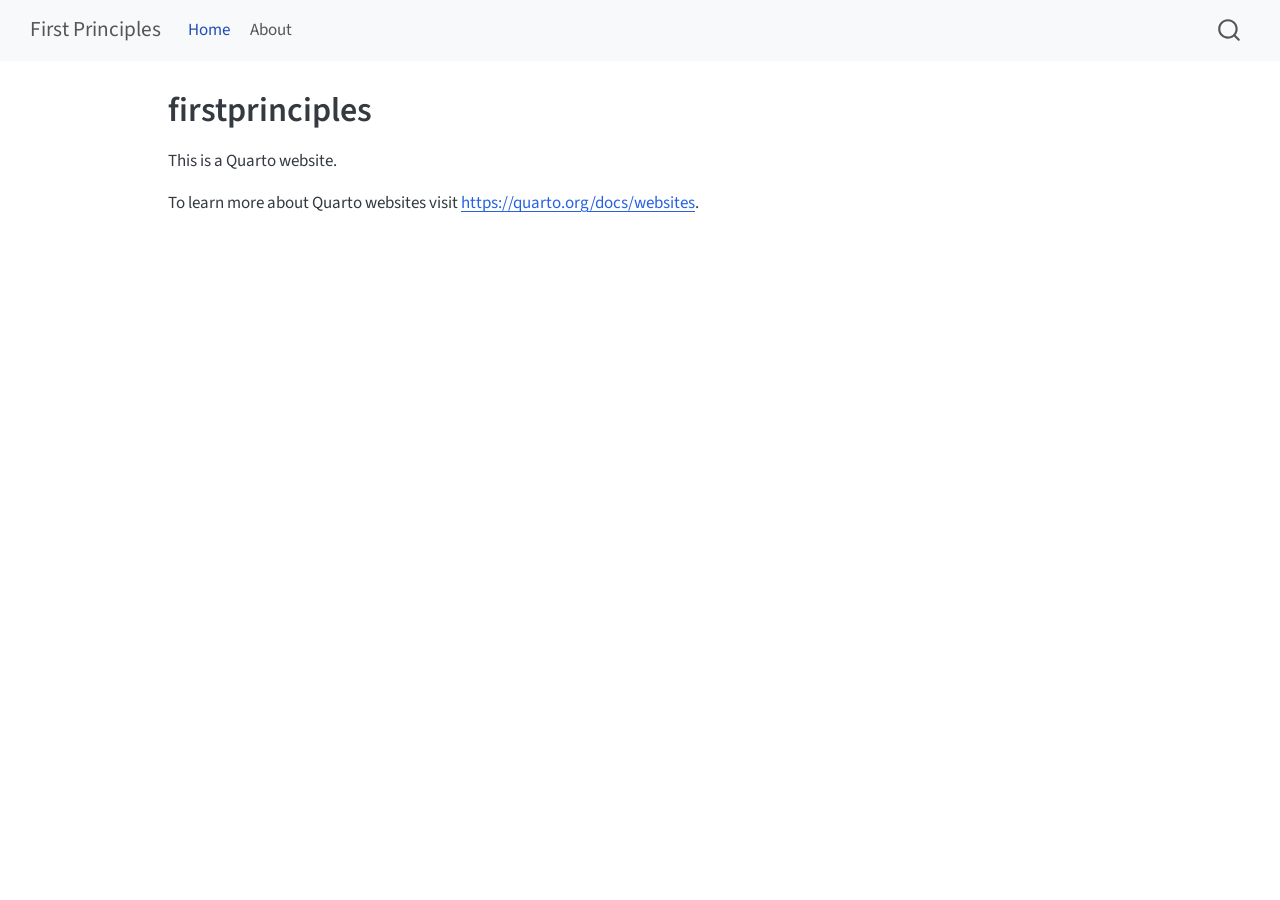
==== index.html @ dfc140f0 "Built site for gh-pages" ====
<!DOCTYPE html>
<html xmlns="http://www.w3.org/1999/xhtml" lang="en" xml:lang="en"><head>

<meta charset="utf-8">
<meta name="generator" content="quarto-1.9.37">

<meta name="viewport" content="width=device-width, initial-scale=1.0, user-scalable=yes">


<title>firstprinciples – First Principles</title>
<style>
/* Default styles provided by pandoc.
** See https://pandoc.org/MANUAL.html#variables-for-html for config info.
*/
code{white-space: pre-wrap;}
span.smallcaps{font-variant: small-caps;}
div.columns{display: flex; gap: min(4vw, 1.5em);}
div.column{flex: auto; overflow-x: auto;}
div.hanging-indent{margin-left: 1.5em; text-indent: -1.5em;}
ul.task-list{list-style: none;}
ul.task-list li input[type="checkbox"] {
  width: 0.8em;
  margin: 0 0.8em 0.2em -1em; /* quarto-specific, see https://github.com/quarto-dev/quarto-cli/issues/4556 */ 
  vertical-align: middle;
}
</style>


<script src="site_libs/quarto-nav/quarto-nav.js"></script>
<script src="site_libs/quarto-nav/headroom.min.js"></script>
<script src="site_libs/clipboard/clipboard.min.js"></script>
<script src="site_libs/quarto-search/autocomplete.umd.js"></script>
<script src="site_libs/quarto-search/fuse.min.js"></script>
<script src="site_libs/quarto-search/quarto-search.js"></script>
<meta name="quarto:offset" content="./">
<script src="site_libs/quarto-html/quarto.js" type="module"></script>
<script src="site_libs/quarto-html/tabsets/tabsets.js" type="module"></script>
<script src="site_libs/quarto-html/popper.min.js"></script>
<script src="site_libs/quarto-html/tippy.umd.min.js"></script>
<script src="site_libs/quarto-html/anchor.min.js"></script>
<link href="site_libs/quarto-html/tippy.css" rel="stylesheet">
<link href="site_libs/quarto-html/quarto-syntax-highlighting-7f8f88aac4f3542376d5c11b86a4c14d.css" rel="stylesheet" id="quarto-text-highlighting-styles">
<script src="site_libs/bootstrap/bootstrap.min.js"></script>
<link href="site_libs/bootstrap/bootstrap-icons.css" rel="stylesheet">
<link href="site_libs/bootstrap/bootstrap-158031087360bce0ff56dc785ce39e06.min.css" rel="stylesheet" append-hash="true" id="quarto-bootstrap" data-mode="light">
<script id="quarto-search-options" type="application/json">{
  "location": "navbar",
  "copy-button": false,
  "collapse-after": 3,
  "panel-placement": "end",
  "type": "overlay",
  "limit": 50,
  "keyboard-shortcut": [
    "f",
    "/",
    "s"
  ],
  "show-item-context": false,
  "language": {
    "search-no-results-text": "No results",
    "search-matching-documents-text": "matching documents",
    "search-copy-link-title": "Copy link to search",
    "search-hide-matches-text": "Hide additional matches",
    "search-more-match-text": "more match in this document",
    "search-more-matches-text": "more matches in this document",
    "search-clear-button-title": "Clear",
    "search-text-placeholder": "",
    "search-detached-cancel-button-title": "Cancel",
    "search-submit-button-title": "Submit",
    "search-label": "Search"
  }
}</script>


<link rel="stylesheet" href="styles.css">
</head>

<body class="nav-fixed quarto-light">

<div id="quarto-search-results"></div>
  <header id="quarto-header" class="headroom fixed-top">
    <nav class="navbar navbar-expand-lg " data-bs-theme="dark">
      <div class="navbar-container container-fluid">
      <div class="navbar-brand-container mx-auto">
    <a class="navbar-brand" href="./index.html">
    <span class="navbar-title">First Principles</span>
    </a>
  </div>
            <div id="quarto-search" class="" title="Search"></div>
          <button class="navbar-toggler" type="button" data-bs-toggle="collapse" data-bs-target="#navbarCollapse" aria-controls="navbarCollapse" role="menu" aria-expanded="false" aria-label="Toggle navigation" onclick="if (window.quartoToggleHeadroom) { window.quartoToggleHeadroom(); }">
  <span class="navbar-toggler-icon"></span>
</button>
          <div class="collapse navbar-collapse" id="navbarCollapse">
            <ul class="navbar-nav navbar-nav-scroll me-auto">
  <li class="nav-item">
    <a class="nav-link active" href="./index.html" aria-current="page"> 
<span class="menu-text">Home</span></a>
  </li>  
  <li class="nav-item">
    <a class="nav-link" href="./about.html"> 
<span class="menu-text">About</span></a>
  </li>  
</ul>
          </div> <!-- /navcollapse -->
            <div class="quarto-navbar-tools">
</div>
      </div> <!-- /container-fluid -->
    </nav>
</header>
<!-- content -->
<div id="quarto-content" class="quarto-container page-columns page-rows-contents page-layout-article page-navbar">
<!-- sidebar -->
<!-- margin-sidebar -->
    <div id="quarto-margin-sidebar" class="sidebar margin-sidebar zindex-bottom">
        
    </div>
<!-- main -->
<main class="content" id="quarto-document-content">

<header id="title-block-header" class="quarto-title-block default">
<div class="quarto-title">
<h1 class="title">firstprinciples</h1>
</div>



<div class="quarto-title-meta">

    
  
    
  </div>
  


</header>


<p>This is a Quarto website.</p>
<p>To learn more about Quarto websites visit <a href="https://quarto.org/docs/websites" class="uri">https://quarto.org/docs/websites</a>.</p>



</main> <!-- /main -->
<script id="quarto-html-after-body" type="application/javascript">
  window.document.addEventListener("DOMContentLoaded", function (event) {
    const icon = "";
    const anchorJS = new window.AnchorJS();
    anchorJS.options = {
      placement: 'right',
      icon: icon
    };
    anchorJS.add('.anchored');
    const isCodeAnnotation = (el) => {
      for (const clz of el.classList) {
        if (clz.startsWith('code-annotation-')) {                     
          return true;
        }
      }
      return false;
    }
    const onCopySuccess = function(e) {
      // button target
      const button = e.trigger;
      // don't keep focus
      button.blur();
      // flash "checked"
      button.classList.add('code-copy-button-checked');
      var currentTitle = button.getAttribute("title");
      button.setAttribute("title", "Copied!");
      let tooltip;
      if (window.bootstrap) {
        button.setAttribute("data-bs-toggle", "tooltip");
        button.setAttribute("data-bs-placement", "left");
        button.setAttribute("data-bs-title", "Copied!");
        tooltip = new bootstrap.Tooltip(button, 
          { trigger: "manual", 
            customClass: "code-copy-button-tooltip",
            offset: [0, -8]});
        tooltip.show();    
      }
      setTimeout(function() {
        if (tooltip) {
          tooltip.hide();
          button.removeAttribute("data-bs-title");
          button.removeAttribute("data-bs-toggle");
          button.removeAttribute("data-bs-placement");
        }
        button.setAttribute("title", currentTitle);
        button.classList.remove('code-copy-button-checked');
      }, 1000);
      // clear code selection
      e.clearSelection();
    }
    const getTextToCopy = function(trigger) {
      const outerScaffold = trigger.parentElement.cloneNode(true);
      const codeEl = outerScaffold.querySelector('code');
      for (const childEl of codeEl.children) {
        if (isCodeAnnotation(childEl)) {
          childEl.remove();
        }
      }
      return codeEl.innerText;
    }
    const clipboard = new window.ClipboardJS('.code-copy-button:not([data-in-quarto-modal])', {
      text: getTextToCopy
    });
    clipboard.on('success', onCopySuccess);
    if (window.document.getElementById('quarto-embedded-source-code-modal')) {
      const clipboardModal = new window.ClipboardJS('.code-copy-button[data-in-quarto-modal]', {
        text: getTextToCopy,
        container: window.document.getElementById('quarto-embedded-source-code-modal')
      });
      clipboardModal.on('success', onCopySuccess);
    }
      var localhostRegex = new RegExp(/^(?:http|https):\/\/localhost\:?[0-9]*\//);
      var mailtoRegex = new RegExp(/^mailto:/);
        var filterRegex = new RegExp('/' + window.location.host + '/');
      var isInternal = (href) => {
          return filterRegex.test(href) || localhostRegex.test(href) || mailtoRegex.test(href);
      }
      // Inspect non-navigation links and adorn them if external
     var links = window.document.querySelectorAll('a[href]:not(.nav-link):not(.navbar-brand):not(.toc-action):not(.sidebar-link):not(.sidebar-item-toggle):not(.pagination-link):not(.no-external):not([aria-hidden]):not(.dropdown-item):not(.quarto-navigation-tool):not(.about-link)');
      for (var i=0; i<links.length; i++) {
        const link = links[i];
        if (!isInternal(link.href)) {
          // undo the damage that might have been done by quarto-nav.js in the case of
          // links that we want to consider external
          if (link.dataset.originalHref !== undefined) {
            link.href = link.dataset.originalHref;
          }
        }
      }
    function tippyHover(el, contentFn, onTriggerFn, onUntriggerFn) {
      const config = {
        allowHTML: true,
        maxWidth: 500,
        delay: 100,
        arrow: false,
        appendTo: function(el) {
            return el.parentElement;
        },
        interactive: true,
        interactiveBorder: 10,
        theme: 'quarto',
        placement: 'bottom-start',
      };
      if (contentFn) {
        config.content = contentFn;
      }
      if (onTriggerFn) {
        config.onTrigger = onTriggerFn;
      }
      if (onUntriggerFn) {
        config.onUntrigger = onUntriggerFn;
      }
      window.tippy(el, config); 
    }
    const noterefs = window.document.querySelectorAll('a[role="doc-noteref"]');
    for (var i=0; i<noterefs.length; i++) {
      const ref = noterefs[i];
      tippyHover(ref, function() {
        // use id or data attribute instead here
        let href = ref.getAttribute('data-footnote-href') || ref.getAttribute('href');
        try { href = new URL(href).hash; } catch {}
        const id = href.replace(/^#\/?/, "");
        const note = window.document.getElementById(id);
        if (note) {
          return note.innerHTML;
        } else {
          return "";
        }
      });
    }
    const xrefs = window.document.querySelectorAll('a.quarto-xref');
    const processXRef = (id, note) => {
      // Strip column container classes
      const stripColumnClz = (el) => {
        el.classList.remove("page-full", "page-columns");
        if (el.children) {
          for (const child of el.children) {
            stripColumnClz(child);
          }
        }
      }
      stripColumnClz(note)
      if (id === null || id.startsWith('sec-')) {
        // Special case sections, only their first couple elements
        const container = document.createElement("div");
        if (note.children && note.children.length > 2) {
          container.appendChild(note.children[0].cloneNode(true));
          for (let i = 1; i < note.children.length; i++) {
            const child = note.children[i];
            if (child.tagName === "P" && child.innerText === "") {
              continue;
            } else {
              container.appendChild(child.cloneNode(true));
              break;
            }
          }
          if (window.Quarto?.typesetMath) {
            window.Quarto.typesetMath(container);
          }
          return container.innerHTML
        } else {
          if (window.Quarto?.typesetMath) {
            window.Quarto.typesetMath(note);
          }
          return note.innerHTML;
        }
      } else {
        // Remove any anchor links if they are present
        const anchorLink = note.querySelector('a.anchorjs-link');
        if (anchorLink) {
          anchorLink.remove();
        }
        if (window.Quarto?.typesetMath) {
          window.Quarto.typesetMath(note);
        }
        if (note.classList.contains("callout")) {
          return note.outerHTML;
        } else {
          return note.innerHTML;
        }
      }
    }
    for (var i=0; i<xrefs.length; i++) {
      const xref = xrefs[i];
      tippyHover(xref, undefined, function(instance) {
        instance.disable();
        let url = xref.getAttribute('href');
        let hash = undefined; 
        if (url.startsWith('#')) {
          hash = url;
        } else {
          try { hash = new URL(url).hash; } catch {}
        }
        if (hash) {
          const id = hash.replace(/^#\/?/, "");
          const note = window.document.getElementById(id);
          if (note !== null) {
            try {
              const html = processXRef(id, note.cloneNode(true));
              instance.setContent(html);
            } finally {
              instance.enable();
              instance.show();
            }
          } else {
            // See if we can fetch this
            fetch(url.split('#')[0])
            .then(res => res.text())
            .then(html => {
              const parser = new DOMParser();
              const htmlDoc = parser.parseFromString(html, "text/html");
              const note = htmlDoc.getElementById(id);
              if (note !== null) {
                const html = processXRef(id, note);
                instance.setContent(html);
              } 
            }).finally(() => {
              instance.enable();
              instance.show();
            });
          }
        } else {
          // See if we can fetch a full url (with no hash to target)
          // This is a special case and we should probably do some content thinning / targeting
          fetch(url)
          .then(res => res.text())
          .then(html => {
            const parser = new DOMParser();
            const htmlDoc = parser.parseFromString(html, "text/html");
            const note = htmlDoc.querySelector('main.content');
            if (note !== null) {
              // This should only happen for chapter cross references
              // (since there is no id in the URL)
              // remove the first header
              if (note.children.length > 0 && note.children[0].tagName === "HEADER") {
                note.children[0].remove();
              }
              const html = processXRef(null, note);
              instance.setContent(html);
            } 
          }).finally(() => {
            instance.enable();
            instance.show();
          });
        }
      }, function(instance) {
      });
    }
        let selectedAnnoteEl;
        const selectorForAnnotation = ( cell, annotation) => {
          let cellAttr = 'data-code-cell="' + cell + '"';
          let lineAttr = 'data-code-annotation="' +  annotation + '"';
          const selector = 'span[' + cellAttr + '][' + lineAttr + ']';
          return selector;
        }
        const selectCodeLines = (annoteEl) => {
          const doc = window.document;
          const targetCell = annoteEl.getAttribute("data-target-cell");
          const targetAnnotation = annoteEl.getAttribute("data-target-annotation");
          const annoteSpan = window.document.querySelector(selectorForAnnotation(targetCell, targetAnnotation));
          const lines = annoteSpan.getAttribute("data-code-lines").split(",");
          const lineIds = lines.map((line) => {
            return targetCell + "-" + line;
          })
          let top = null;
          let height = null;
          let parent = null;
          if (lineIds.length > 0) {
              //compute the position of the single el (top and bottom and make a div)
              const el = window.document.getElementById(lineIds[0]);
              top = el.offsetTop;
              height = el.offsetHeight;
              parent = el.parentElement.parentElement;
            if (lineIds.length > 1) {
              const lastEl = window.document.getElementById(lineIds[lineIds.length - 1]);
              const bottom = lastEl.offsetTop + lastEl.offsetHeight;
              height = bottom - top;
            }
            if (top !== null && height !== null && parent !== null) {
              // cook up a div (if necessary) and position it 
              let div = window.document.getElementById("code-annotation-line-highlight");
              if (div === null) {
                div = window.document.createElement("div");
                div.setAttribute("id", "code-annotation-line-highlight");
                div.style.position = 'absolute';
                parent.appendChild(div);
              }
              div.style.top = top - 2 + "px";
              div.style.height = height + 4 + "px";
              div.style.left = 0;
              let gutterDiv = window.document.getElementById("code-annotation-line-highlight-gutter");
              if (gutterDiv === null) {
                gutterDiv = window.document.createElement("div");
                gutterDiv.setAttribute("id", "code-annotation-line-highlight-gutter");
                gutterDiv.style.position = 'absolute';
                const codeCell = window.document.getElementById(targetCell);
                const gutter = codeCell.querySelector('.code-annotation-gutter');
                gutter.appendChild(gutterDiv);
              }
              gutterDiv.style.top = top - 2 + "px";
              gutterDiv.style.height = height + 4 + "px";
            }
            selectedAnnoteEl = annoteEl;
          }
        };
        const unselectCodeLines = () => {
          const elementsIds = ["code-annotation-line-highlight", "code-annotation-line-highlight-gutter"];
          elementsIds.forEach((elId) => {
            const div = window.document.getElementById(elId);
            if (div) {
              div.remove();
            }
          });
          selectedAnnoteEl = undefined;
        };
          // Handle positioning of the toggle
      window.addEventListener(
        "resize",
        throttle(() => {
          elRect = undefined;
          if (selectedAnnoteEl) {
            selectCodeLines(selectedAnnoteEl);
          }
        }, 10)
      );
      function throttle(fn, ms) {
      let throttle = false;
      let timer;
        return (...args) => {
          if(!throttle) { // first call gets through
              fn.apply(this, args);
              throttle = true;
          } else { // all the others get throttled
              if(timer) clearTimeout(timer); // cancel #2
              timer = setTimeout(() => {
                fn.apply(this, args);
                timer = throttle = false;
              }, ms);
          }
        };
      }
        // Attach click handler to the DT
        const annoteDls = window.document.querySelectorAll('dt[data-target-cell]');
        for (const annoteDlNode of annoteDls) {
          annoteDlNode.addEventListener('click', (event) => {
            const clickedEl = event.target;
            if (clickedEl !== selectedAnnoteEl) {
              unselectCodeLines();
              const activeEl = window.document.querySelector('dt[data-target-cell].code-annotation-active');
              if (activeEl) {
                activeEl.classList.remove('code-annotation-active');
              }
              selectCodeLines(clickedEl);
              clickedEl.classList.add('code-annotation-active');
            } else {
              // Unselect the line
              unselectCodeLines();
              clickedEl.classList.remove('code-annotation-active');
            }
          });
        }
    const findCites = (el) => {
      const parentEl = el.parentElement;
      if (parentEl) {
        const cites = parentEl.dataset.cites;
        if (cites) {
          return {
            el,
            cites: cites.split(' ')
          };
        } else {
          return findCites(el.parentElement)
        }
      } else {
        return undefined;
      }
    };
    var bibliorefs = window.document.querySelectorAll('a[role="doc-biblioref"]');
    for (var i=0; i<bibliorefs.length; i++) {
      const ref = bibliorefs[i];
      const citeInfo = findCites(ref);
      if (citeInfo) {
        tippyHover(citeInfo.el, function() {
          var popup = window.document.createElement('div');
          citeInfo.cites.forEach(function(cite) {
            var citeDiv = window.document.createElement('div');
            citeDiv.classList.add('hanging-indent');
            citeDiv.classList.add('csl-entry');
            var biblioDiv = window.document.getElementById('ref-' + cite);
            if (biblioDiv) {
              citeDiv.innerHTML = biblioDiv.innerHTML;
            }
            popup.appendChild(citeDiv);
          });
          return popup.innerHTML;
        });
      }
    }
  });
  </script>
</div> <!-- /content -->




</body></html>
---- site_libs/quarto-html/tippy.css ----
.tippy-box[data-animation=fade][data-state=hidden]{opacity:0}[data-tippy-root]{max-width:calc(100vw - 10px)}.tippy-box{position:relative;background-color:#333;color:#fff;border-radius:4px;font-size:14px;line-height:1.4;white-space:normal;outline:0;transition-property:transform,visibility,opacity}.tippy-box[data-placement^=top]>.tippy-arrow{bottom:0}.tippy-box[data-placement^=top]>.tippy-arrow:before{bottom:-7px;left:0;border-width:8px 8px 0;border-top-color:initial;transform-origin:center top}.tippy-box[data-placement^=bottom]>.tippy-arrow{top:0}.tippy-box[data-placement^=bottom]>.tippy-arrow:before{top:-7px;left:0;border-width:0 8px 8px;border-bottom-color:initial;transform-origin:center bottom}.tippy-box[data-placement^=left]>.tippy-arrow{right:0}.tippy-box[data-placement^=left]>.tippy-arrow:before{border-width:8px 0 8px 8px;border-left-color:initial;right:-7px;transform-origin:center left}.tippy-box[data-placement^=right]>.tippy-arrow{left:0}.tippy-box[data-placement^=right]>.tippy-arrow:before{left:-7px;border-width:8px 8px 8px 0;border-right-color:initial;transform-origin:center right}.tippy-box[data-inertia][data-state=visible]{transition-timing-function:cubic-bezier(.54,1.5,.38,1.11)}.tippy-arrow{width:16px;height:16px;color:#333}.tippy-arrow:before{content:"";position:absolute;border-color:transparent;border-style:solid}.tippy-content{position:relative;padding:5px 9px;z-index:1}
---- site_libs/quarto-html/quarto-syntax-highlighting-7f8f88aac4f3542376d5c11b86a4c14d.css ----
/* quarto syntax highlight colors */
:root {
  --quarto-hl-ot-color: #003B4F;
  --quarto-hl-at-color: #657422;
  --quarto-hl-ss-color: #20794D;
  --quarto-hl-an-color: #5E5E5E;
  --quarto-hl-fu-color: #4758AB;
  --quarto-hl-st-color: #20794D;
  --quarto-hl-cf-color: #003B4F;
  --quarto-hl-op-color: #5E5E5E;
  --quarto-hl-er-color: #AD0000;
  --quarto-hl-bn-color: #AD0000;
  --quarto-hl-al-color: #AD0000;
  --quarto-hl-va-color: #111111;
  --quarto-hl-bu-color: inherit;
  --quarto-hl-ex-color: inherit;
  --quarto-hl-pp-color: #AD0000;
  --quarto-hl-in-color: #5E5E5E;
  --quarto-hl-vs-color: #20794D;
  --quarto-hl-wa-color: #5E5E5E;
  --quarto-hl-do-color: #5E5E5E;
  --quarto-hl-im-color: #00769E;
  --quarto-hl-ch-color: #20794D;
  --quarto-hl-dt-color: #AD0000;
  --quarto-hl-fl-color: #AD0000;
  --quarto-hl-co-color: #5E5E5E;
  --quarto-hl-cv-color: #5E5E5E;
  --quarto-hl-cn-color: #8f5902;
  --quarto-hl-sc-color: #5E5E5E;
  --quarto-hl-dv-color: #AD0000;
  --quarto-hl-kw-color: #003B4F;
}

/* other quarto variables */
:root {
  --quarto-font-monospace: SFMono-Regular, Menlo, Monaco, Consolas, "Liberation Mono", "Courier New", monospace;
}

/* syntax highlight based on Pandoc's rules */
pre > code.sourceCode > span {
  color: #003B4F;
}

code.sourceCode > span {
  color: #003B4F;
}

div.sourceCode,
div.sourceCode pre.sourceCode {
  color: #003B4F;
}

/* Normal */
code span {
  color: #003B4F;
}

/* Alert */
code span.al {
  color: #AD0000;
  font-style: inherit;
}

/* Annotation */
code span.an {
  color: #5E5E5E;
  font-style: inherit;
}

/* Attribute */
code span.at {
  color: #657422;
  font-style: inherit;
}

/* BaseN */
code span.bn {
  color: #AD0000;
  font-style: inherit;
}

/* BuiltIn */
code span.bu {
  font-style: inherit;
}

/* ControlFlow */
code span.cf {
  color: #003B4F;
  font-weight: bold;
  font-style: inherit;
}

/* Char */
code span.ch {
  color: #20794D;
  font-style: inherit;
}

/* Constant */
code span.cn {
  color: #8f5902;
  font-style: inherit;
}

/* Comment */
code span.co {
  color: #5E5E5E;
  font-style: inherit;
}

/* CommentVar */
code span.cv {
  color: #5E5E5E;
  font-style: italic;
}

/* Documentation */
code span.do {
  color: #5E5E5E;
  font-style: italic;
}

/* DataType */
code span.dt {
  color: #AD0000;
  font-style: inherit;
}

/* DecVal */
code span.dv {
  color: #AD0000;
  font-style: inherit;
}

/* Error */
code span.er {
  color: #AD0000;
  font-style: inherit;
}

/* Extension */
code span.ex {
  font-style: inherit;
}

/* Float */
code span.fl {
  color: #AD0000;
  font-style: inherit;
}

/* Function */
code span.fu {
  color: #4758AB;
  font-style: inherit;
}

/* Import */
code span.im {
  color: #00769E;
  font-style: inherit;
}

/* Information */
code span.in {
  color: #5E5E5E;
  font-style: inherit;
}

/* Keyword */
code span.kw {
  color: #003B4F;
  font-weight: bold;
  font-style: inherit;
}

/* Operator */
code span.op {
  color: #5E5E5E;
  font-style: inherit;
}

/* Other */
code span.ot {
  color: #003B4F;
  font-style: inherit;
}

/* Preprocessor */
code span.pp {
  color: #AD0000;
  font-style: inherit;
}

/* SpecialChar */
code span.sc {
  color: #5E5E5E;
  font-style: inherit;
}

/* SpecialString */
code span.ss {
  color: #20794D;
  font-style: inherit;
}

/* String */
code span.st {
  color: #20794D;
  font-style: inherit;
}

/* Variable */
code span.va {
  color: #111111;
  font-style: inherit;
}

/* VerbatimString */
code span.vs {
  color: #20794D;
  font-style: inherit;
}

/* Warning */
code span.wa {
  color: #5E5E5E;
  font-style: italic;
}

.prevent-inlining {
  content: "</";
}

/*# sourceMappingURL=789ad8cd35626ba772517505b42a116e.css.map */
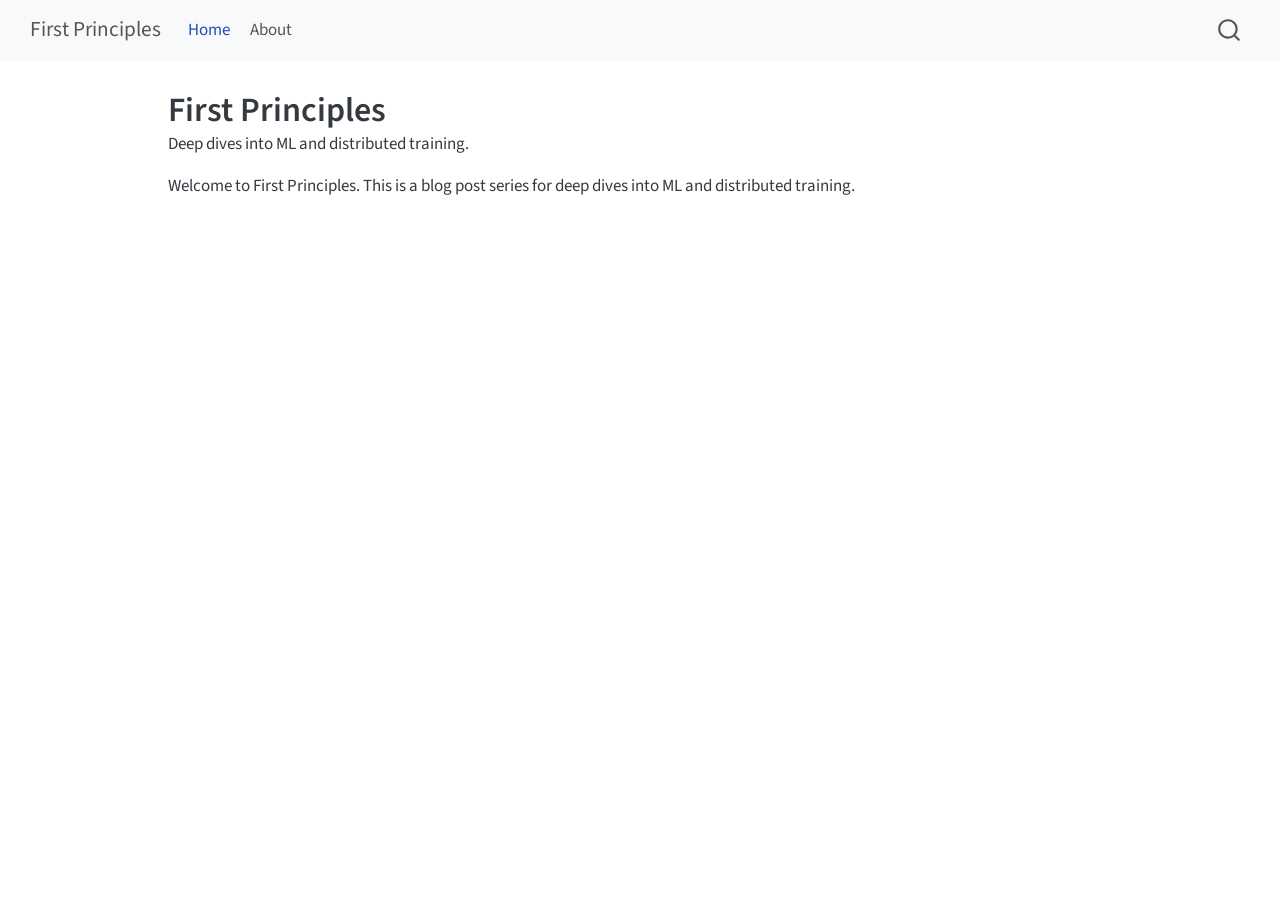
==== commit b9c97e02: "Built site for gh-pages" ====
--- a/index.html
+++ b/index.html
@@ -6,8 +6,9 @@
 
 <meta name="viewport" content="width=device-width, initial-scale=1.0, user-scalable=yes">
 
-
-<title>firstprinciples – First Principles</title>
+<meta name="description" content="Deep dives into ML and distributed training.">
+
+<title>First Principles</title>
 <style>
 /* Default styles provided by pandoc.
 ** See https://pandoc.org/MANUAL.html#variables-for-html for config info.
@@ -97,7 +98,7 @@
 <span class="menu-text">Home</span></a>
   </li>  
   <li class="nav-item">
-    <a class="nav-link" href="./about.html"> 
+    <a class="nav-link" href="./about.qmd"> 
 <span class="menu-text">About</span></a>
   </li>  
 </ul>
@@ -119,9 +120,14 @@
 
 <header id="title-block-header" class="quarto-title-block default">
 <div class="quarto-title">
-<h1 class="title">firstprinciples</h1>
+<h1 class="title">First Principles</h1>
 </div>
 
+<div>
+  <div class="description">
+    Deep dives into ML and distributed training.
+  </div>
+</div>
 
 
 <div class="quarto-title-meta">
@@ -136,8 +142,7 @@
 </header>
 
 
-<p>This is a Quarto website.</p>
-<p>To learn more about Quarto websites visit <a href="https://quarto.org/docs/websites" class="uri">https://quarto.org/docs/websites</a>.</p>
+<p>Welcome to First Principles. This is a blog post series for deep dives into ML and distributed training.</p>
 
 
 
@@ -215,7 +220,7 @@
     }
       var localhostRegex = new RegExp(/^(?:http|https):\/\/localhost\:?[0-9]*\//);
       var mailtoRegex = new RegExp(/^mailto:/);
-        var filterRegex = new RegExp('/' + window.location.host + '/');
+        var filterRegex = new RegExp("https:\/\/SharmaLlama\.github\.io\/firstprinciples\/");
       var isInternal = (href) => {
           return filterRegex.test(href) || localhostRegex.test(href) || mailtoRegex.test(href);
       }
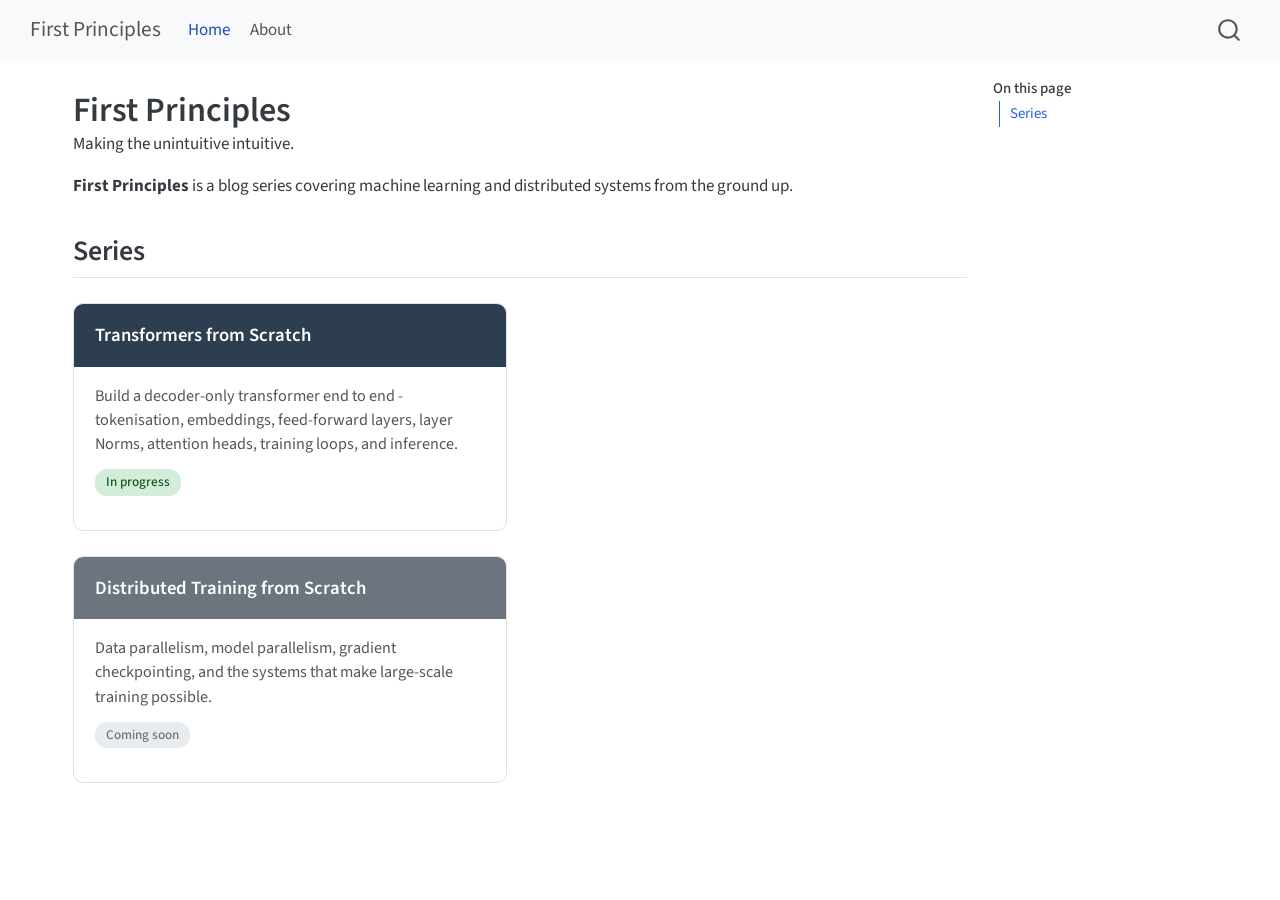
==== commit 5b0ec7ab: "Built site for gh-pages" ====
--- a/index.html
+++ b/index.html
@@ -6,7 +6,7 @@
 
 <meta name="viewport" content="width=device-width, initial-scale=1.0, user-scalable=yes">
 
-<meta name="description" content="Deep dives into ML and distributed training.">
+<meta name="description" content="Making the unintuitive intuitive.">
 
 <title>First Principles</title>
 <style>
@@ -98,7 +98,7 @@
 <span class="menu-text">Home</span></a>
   </li>  
   <li class="nav-item">
-    <a class="nav-link" href="./about.qmd"> 
+    <a class="nav-link" href="./about.html"> 
 <span class="menu-text">About</span></a>
   </li>  
 </ul>
@@ -109,14 +109,20 @@
     </nav>
 </header>
 <!-- content -->
-<div id="quarto-content" class="quarto-container page-columns page-rows-contents page-layout-article page-navbar">
+<div id="quarto-content" class="quarto-container page-columns page-rows-contents page-layout-full page-navbar">
 <!-- sidebar -->
 <!-- margin-sidebar -->
-    <div id="quarto-margin-sidebar" class="sidebar margin-sidebar zindex-bottom">
-        
+    <div id="quarto-margin-sidebar" class="sidebar margin-sidebar">
+        <nav id="TOC" role="doc-toc" class="toc-active">
+    <h2 id="toc-title">On this page</h2>
+   
+  <ul>
+  <li><a href="#series" id="toc-series" class="nav-link active" data-scroll-target="#series">Series</a></li>
+  </ul>
+</nav>
     </div>
 <!-- main -->
-<main class="content" id="quarto-document-content">
+<main class="content column-page-left" id="quarto-document-content">
 
 <header id="title-block-header" class="quarto-title-block default">
 <div class="quarto-title">
@@ -125,12 +131,12 @@
 
 <div>
   <div class="description">
-    Deep dives into ML and distributed training.
+    Making the unintuitive intuitive.
   </div>
 </div>
 
 
-<div class="quarto-title-meta">
+<div class="quarto-title-meta column-page-left">
 
     
   
@@ -142,9 +148,40 @@
 </header>
 
 
-<p>Welcome to First Principles. This is a blog post series for deep dives into ML and distributed training.</p>
-
-
+<p><strong>First Principles</strong> is a blog series covering machine learning and distributed systems from the ground up.</p>
+<section id="series" class="level2">
+<h2 class="anchored" data-anchor-id="series">Series</h2>
+<div class="series-grid">
+<a href="posts/transformers-from-scratch/" class="series-card-link">
+<div class="series-card">
+<div class="series-card-header">
+Transformers from Scratch
+</div>
+<div class="series-card-body">
+<p>
+Build a decoder-only transformer end to end - tokenisation, embeddings, feed-forward layers, layer Norms, attention heads, training loops, and inference.
+</p>
+<p><span class="series-badge">In progress</span></p>
+</div>
+</div>
+</a><p><a href="posts/transformers-from-scratch/" class="series-card-link"></a></p>
+<a href="posts/distributed-training/" class="series-card-link">
+<div class="series-card series-card-soon">
+<div class="series-card-header">
+Distributed Training from Scratch
+</div>
+<div class="series-card-body">
+<p>
+Data parallelism, model parallelism, gradient checkpointing, and the systems that make large-scale training possible.
+</p>
+<p><span class="series-badge series-badge-soon">Coming soon</span></p>
+</div>
+</div>
+</a><p><a href="posts/distributed-training/" class="series-card-link"></a></p>
+</div>
+
+
+</section>
 
 </main> <!-- /main -->
 <script id="quarto-html-after-body" type="application/javascript">
--- a/styles.css
+++ b/styles.css
@@ -0,0 +1,65 @@
+/* Series card grid on home page */
+.series-grid {
+  display: grid;
+  grid-template-columns: repeat(auto-fill, minmax(300px, 1fr));
+  gap: 1.5rem;
+  margin-top: 1.5rem;
+}
+
+.series-card-link {
+  text-decoration: none;
+  color: inherit;
+  display: block;
+}
+
+.series-card {
+  border: 1px solid #dee2e6;
+  border-radius: 10px;
+  overflow: hidden;
+  transition: box-shadow 0.2s ease, transform 0.2s ease;
+  background: #fff;
+  height: 100%;
+}
+
+.series-card:hover {
+  box-shadow: 0 6px 20px rgba(0, 0, 0, 0.1);
+  transform: translateY(-3px);
+}
+
+.series-card-header {
+  background: #2c3e50;
+  color: #fff;
+  padding: 1rem 1.25rem;
+  font-size: 1.1rem;
+  font-weight: 600;
+}
+
+.series-card-soon .series-card-header {
+  background: #6c757d;
+}
+
+.series-card-body {
+  padding: 1rem 1.25rem 1.25rem;
+}
+
+.series-card-body p {
+  color: #555;
+  margin-bottom: 0.75rem;
+  font-size: 0.95rem;
+  line-height: 1.5;
+}
+
+.series-badge {
+  display: inline-block;
+  font-size: 0.78rem;
+  font-weight: 500;
+  padding: 0.2rem 0.65rem;
+  border-radius: 12px;
+  background: #d4edda;
+  color: #155724;
+}
+
+.series-badge-soon {
+  background: #e9ecef;
+  color: #6c757d;
+}
